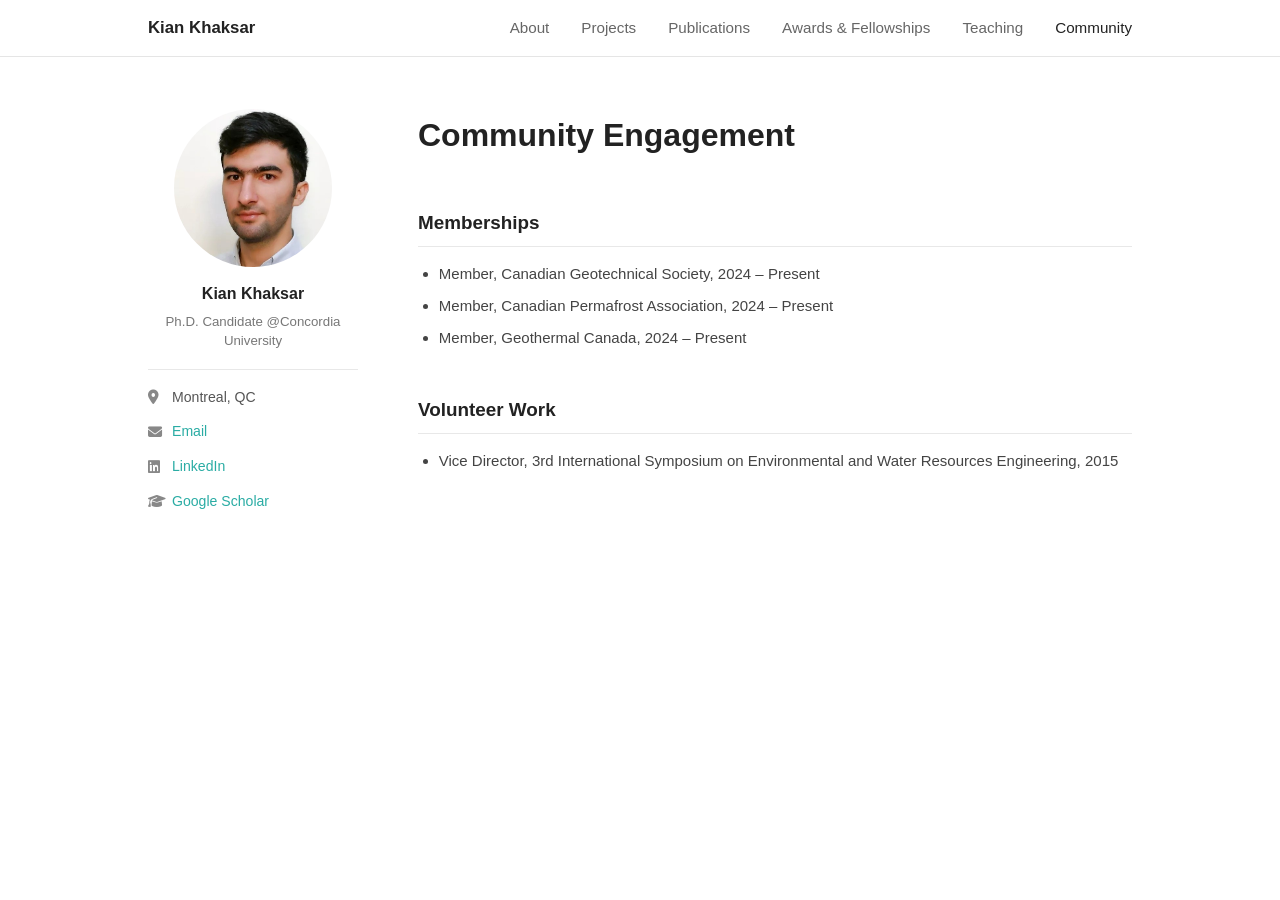
==== community.html @ e8bb557e "dedicated pages" ====
<!DOCTYPE html>
<html lang="en">
<head>
  <meta charset="UTF-8" />
  <meta name="viewport" content="width=device-width, initial-scale=1.0" />
  <title>Community — Kian Khaksar</title>
  <link rel="stylesheet" href="style.css" />
  <link rel="stylesheet" href="https://cdnjs.cloudflare.com/ajax/libs/font-awesome/6.5.0/css/all.min.css" />
</head>
<body>

  <nav class="topnav">
    <div class="nav-inner">
      <a href="index.html" class="nav-brand">Kian Khaksar</a>
      <ul class="nav-links">
        <li><a href="index.html">About</a></li>
        <li><a href="projects.html">Projects</a></li>
        <li><a href="publications.html">Publications</a></li>
        <li><a href="Honors and Awards.html">Awards &amp; Fellowships</a></li>
        <li><a href="teaching.html">Teaching</a></li>
        <li><a href="community.html" class="active">Community</a></li>
      </ul>
    </div>
  </nav>

  <div class="page-wrapper">

    <aside class="sidebar">
      <img src="images/profilePic.jpeg" alt="Kian Khaksar" class="profile-photo" />
      <p class="sidebar-name">Kian Khaksar</p>
      <p class="sidebar-title">Ph.D. Candidate @Concordia University</p>
      <ul class="sidebar-links">
        <li><i class="fas fa-map-marker-alt"></i> Montreal, QC</li>
        <li>
          <i class="fas fa-envelope"></i>
          <a href="mailto:kian.khaksar@mail.concordia.ca">Email</a>
        </li>
        <li>
          <i class="fab fa-linkedin"></i>
          <a href="https://www.linkedin.com/in/kian-khaksar-a5377915a" target="_blank">LinkedIn</a>
        </li>
        <li>
          <i class="fas fa-graduation-cap"></i>
          <a href="https://scholar.google.com/citations?user=syTn1BMAAAAJ&hl=en" target="_blank">Google Scholar</a>
        </li>
      </ul>
    </aside>

    <main class="content">

      <h1>Community Engagement</h1>

      <h2>Memberships</h2>
      <ul>
        <li>Member, Canadian Geotechnical Society, 2024 – Present</li>
        <li>Member, Canadian Permafrost Association, 2024 – Present</li>
        <li>Member, Geothermal Canada, 2024 – Present</li>
      </ul>

      <h2>Volunteer Work</h2>
      <ul>
        <li>Vice Director, 3rd International Symposium on Environmental and Water Resources Engineering, 2015</li>
      </ul>

    </main>
  </div>

</body>
</html>
---- style.css ----
/* ── Reset ── */
*, *::before, *::after { box-sizing: border-box; margin: 0; padding: 0; }

/* ── Base ── */
body {
  font-family: -apple-system, BlinkMacSystemFont, "Segoe UI", Roboto, Helvetica, Arial, sans-serif;
  color: #333;
  background: #fff;
  line-height: 1.68;
  font-size: 15px;
}

/* ── Top nav ── */
.topnav {
  border-bottom: 1px solid #e5e5e5;
  position: sticky;
  top: 0;
  background: #fff;
  z-index: 100;
}
.nav-inner {
  max-width: 1040px;
  margin: 0 auto;
  padding: 14px 28px;
  display: flex;
  align-items: center;
  justify-content: space-between;
}
.nav-brand {
  font-weight: 700;
  font-size: 1.05rem;
  color: #222;
  text-decoration: none;
}
.nav-links {
  list-style: none;
  display: flex;
  gap: 32px;
}
.nav-links a {
  text-decoration: none;
  color: #666;
  font-size: 0.95rem;
  transition: color 0.18s;
}
.nav-links a:hover,
.nav-links a.active {
  color: #222;
}

/* ── Page wrapper ── */
.page-wrapper {
  max-width: 1040px;
  margin: 52px auto 80px;
  padding: 0 28px;
  display: flex;
  gap: 60px;
  align-items: flex-start;
}

/* ── Sidebar ── */
.sidebar {
  width: 210px;
  flex-shrink: 0;
  position: sticky;
  top: 76px;
  text-align: center;
}
.profile-photo {
  width: 158px;
  height: 158px;
  border-radius: 50%;
  object-fit: cover;
  margin-bottom: 14px;
  display: block;
  margin-left: auto;
  margin-right: auto;
}
.logos {
  width: 400px;
  /* height: 158px; */
  /* border-radius: 50%; */
  /* object-fit: cover; */
  /* margin-bottom: 14px; */
  display: block;
  margin-left: auto;
  margin-right: auto;
}
.sidebar-name {
  font-size: 1rem;
  font-weight: 700;
  color: #222;
  margin-bottom: 4px;
}
.sidebar-title {
  font-size: 0.83rem;
  color: #777;
  line-height: 1.45;
  margin-bottom: 18px;
}
.sidebar-links {
  list-style: none;
  text-align: left;
  border-top: 1px solid #e8e8e8;
  padding-top: 16px;
}
.sidebar-links li {
  margin-bottom: 11px;
  font-size: 0.88rem;
  color: #555;
  display: flex;
  align-items: center;
  gap: 8px;
}
.sidebar-links li i {
  width: 16px;
  color: #888;
  flex-shrink: 0;
}
.sidebar-links a {
  text-decoration: none;
  color: #2aaca4;
  transition: color 0.18s;
}
.sidebar-links a:hover { color: #1d7e78; }

/* ── Content area ── */
.content { flex: 1; min-width: 0; }

.content h1 {
  font-size: 2rem;
  font-weight: 700;
  color: #222;
  margin-bottom: 30px;
}
.content h2 {
  font-size: 1.18rem;
  font-weight: 700;
  color: #222;
  margin: 44px 0 14px;
  padding-bottom: 7px;
  border-bottom: 1px solid #e8e8e8;
}
.content h3 {
  font-size: 0.97rem;
  font-weight: 700;
  color: #333;
  margin: 26px 0 8px;
}
.content p { margin-bottom: 14px; color: #444; }
.content a { color: #2aaca4; text-decoration: none; }
.content a:hover { text-decoration: underline; }

/* ── Education list ── */
.edu-list {
  list-style: none;
  padding: 0;
}
.edu-list > li {
  padding-left: 18px;
  border-left: 3px solid #2aaca4;
  margin-bottom: 22px;
  line-height: 1.75;
  color: #444;
}
.edu-list em { color: #777; }

/* ── General lists ── */
.content ul:not(.edu-list):not(.sidebar-links):not(.nav-links),
.content ol {
  padding-left: 1.3rem;
  margin-bottom: 14px;
}
.content li { margin-bottom: 7px; color: #444; }

/* ── Experience block ── */
.exp-item { margin-bottom: 32px; }
.exp-header {
  display: flex;
  justify-content: space-between;
  align-items: baseline;
  flex-wrap: wrap;
  gap: 6px;
}
.exp-date { font-size: 0.84rem; color: #999; white-space: nowrap; }
.exp-org { color: #666; font-size: 0.88rem; margin: 3px 0 9px; }

/* ── Publication list ── */
.pub-list {
  list-style: none;
  padding: 0;
}
.pub-list li {
  padding: 16px 0;
  border-bottom: 1px solid #f0f0f0;
  color: #444;
  line-height: 1.7;
}
.pub-list li:last-child { border-bottom: none; }
.pub-badge {
  display: inline-block;
  font-size: 0.72rem;
  font-weight: 600;
  padding: 2px 8px;
  border-radius: 4px;
  margin-right: 8px;
  vertical-align: middle;
  text-transform: uppercase;
  letter-spacing: 0.03em;
}
.pub-badge.journal { background: #e8f7f6; color: #2aaca4; }
.pub-badge.conf    { background: #eef2ff; color: #5c6bc0; }
.pub-badge.mag     { background: #fff3e0; color: #e07b00; }

/* ── Project cards ── */
.project-grid {
  display: grid;
  grid-template-columns: 1fr 1fr;
  gap: 22px;
  margin-top: 10px;
}
.project-card {
  border: 1px solid #e8e8e8;
  border-radius: 8px;
  padding: 20px 22px;
  transition: box-shadow 0.18s;
}
.project-card:hover { box-shadow: 0 3px 14px rgba(0,0,0,0.08); }
.project-card h3 {
  font-size: 0.95rem;
  margin: 0 0 8px;
  color: #222;
}
.project-card p {
  font-size: 0.87rem;
  color: #666;
  margin: 0;
  line-height: 1.6;
}
.project-tags {
  margin-top: 12px;
  display: flex;
  flex-wrap: wrap;
  gap: 6px;
}
.tag {
  font-size: 0.72rem;
  background: #f2f2f2;
  color: #555;
  padding: 2px 9px;
  border-radius: 20px;
}

/* ── Awards ── */
.award-item {
  padding: 22px 0;
  border-bottom: 1px solid #f0f0f0;
}
.award-item:last-child { border-bottom: none; }
.award-item h2 {
  border-bottom: none;
  margin: 0 0 10px;
  padding: 0;
  font-size: 1.05rem;
  font-weight: 700;
  color: #222;
}
.award-body {
  display: flex;
  align-items: center;
  gap: 32px;
}
.award-text { flex: 1; }
.award-text p { margin: 0 0 6px; }
.award-text p:last-child { margin-bottom: 0; }
.award-logo {
  flex-shrink: 0;
  display: flex;
  flex-direction: column;
  align-items: center;
  gap: 16px;
  width: 160px;
}
.award-logo img {
  max-width: 100%;
  max-height: 70px;
  object-fit: contain;
}
.award-logo--multi img { max-height: 52px; }

/* ── Responsive ── */
@media (max-width: 720px) {
  .page-wrapper { flex-direction: column; gap: 32px; }
  .sidebar { width: 100%; position: static; }
  .project-grid { grid-template-columns: 1fr; }
  .exp-header { flex-direction: column; }
  .award-body { flex-direction: column; align-items: flex-start; }
  .award-logo { width: 100%; flex-direction: row; flex-wrap: wrap; }
}
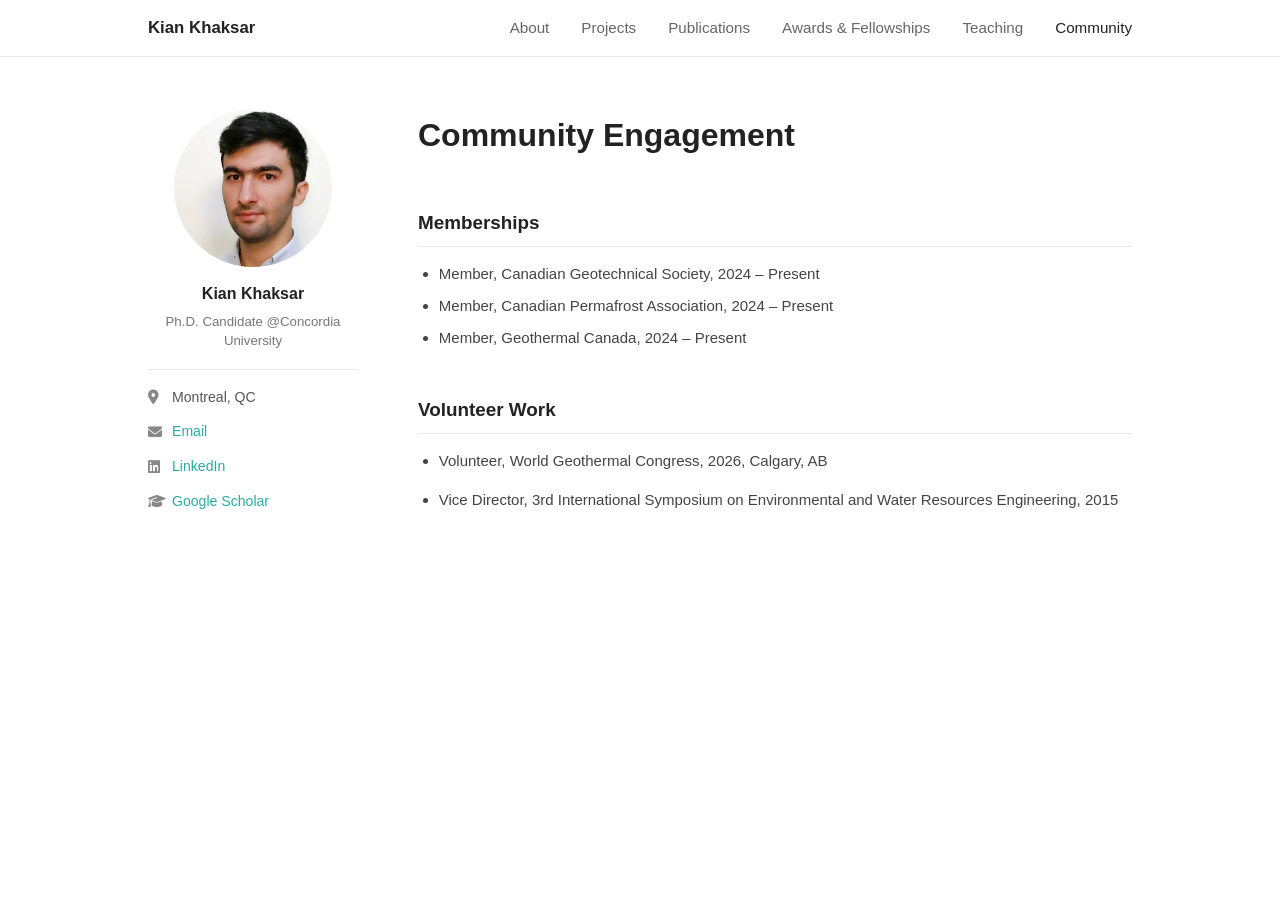
==== commit a2f115d9: "fixed mobile navbar issue" ====
--- a/community.html
+++ b/community.html
@@ -59,8 +59,12 @@
 
       <h2>Volunteer Work</h2>
       <ul>
+        <li>Volunteer, World Geothermal Congress, 2026, Calgary, AB</li>
+      </ul>
+      <ul>
         <li>Vice Director, 3rd International Symposium on Environmental and Water Resources Engineering, 2015</li>
       </ul>
+
 
     </main>
   </div>
--- a/style.css
+++ b/style.css
@@ -290,6 +290,22 @@
 
 /* ── Responsive ── */
 @media (max-width: 720px) {
+  .nav-inner {
+    align-items: flex-start;
+    flex-direction: column;
+    gap: 10px;
+    padding: 12px 20px;
+  }
+  .nav-links {
+    flex-wrap: wrap;
+    gap: 8px 18px;
+    width: 100%;
+  }
+  .nav-links a {
+    display: inline-block;
+    font-size: 0.9rem;
+    line-height: 1.3;
+  }
   .page-wrapper { flex-direction: column; gap: 32px; }
   .sidebar { width: 100%; position: static; }
   .project-grid { grid-template-columns: 1fr; }
